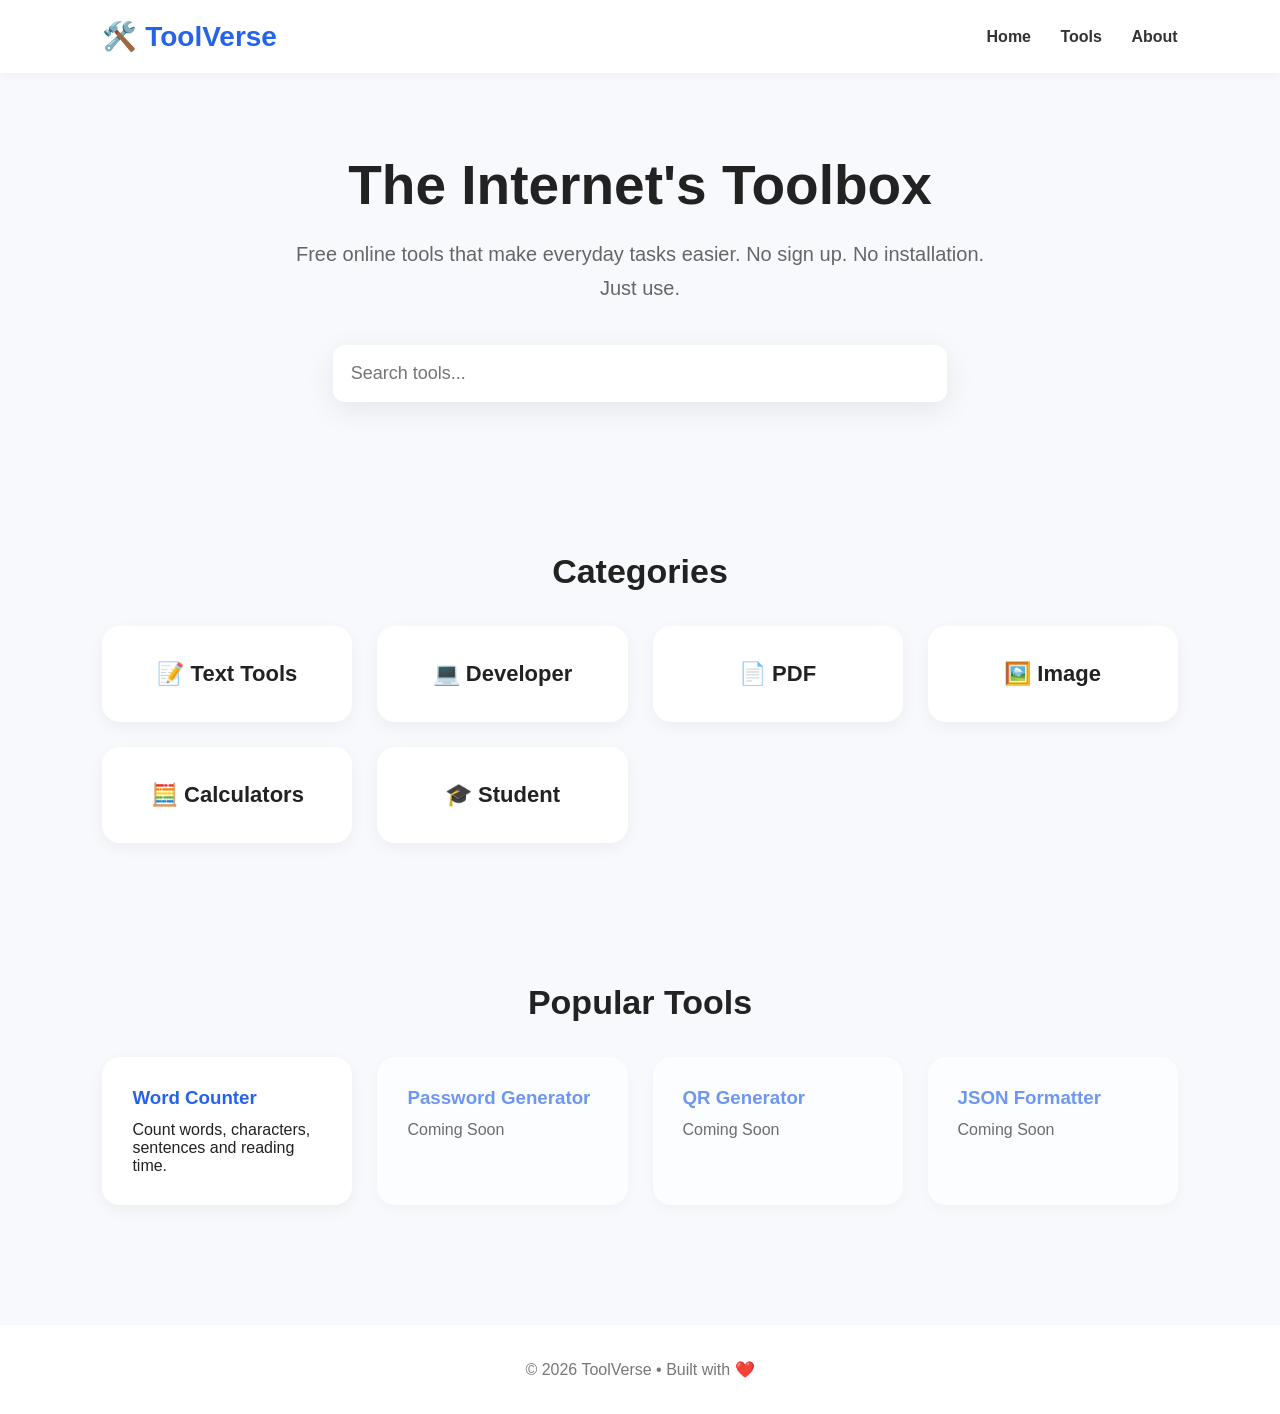
==== index.html @ 17a7cc1b "Initial ToolVerse landing page" ====
<!DOCTYPE html>
<html lang="en">
<head>
    <meta charset="UTF-8">
    <meta name="viewport" content="width=device-width, initial-scale=1.0">

    <title>ToolVerse | The Internet's Toolbox</title>

    <meta name="description" content="Free online tools for everyone. Fast, simple and privacy-friendly.">

    <link rel="stylesheet" href="style.css">
</head>

<body>

<header class="navbar">
    <div class="logo">
        🛠️ ToolVerse
    </div>

    <nav>
        <a href="#">Home</a>
        <a href="#">Tools</a>
        <a href="#">About</a>
    </nav>
</header>

<section class="hero">

    <h1>The Internet's Toolbox</h1>

    <p>
        Free online tools that make everyday tasks easier.
        No sign up. No installation. Just use.
    </p>

    <input
        type="text"
        id="searchBox"
        placeholder="Search tools..."
    >

</section>

<section class="categories">

<h2>Categories</h2>

<div class="grid">

<div class="card">📝 Text Tools</div>

<div class="card">💻 Developer</div>

<div class="card">📄 PDF</div>

<div class="card">🖼️ Image</div>

<div class="card">🧮 Calculators</div>

<div class="card">🎓 Student</div>

</div>

</section>

<section class="popular">

<h2>Popular Tools</h2>

<div class="grid">

<a href="tools/word-counter/index.html" class="tool-card">

<h3>Word Counter</h3>

<p>Count words, characters, sentences and reading time.</p>

</a>

<div class="tool-card coming">

<h3>Password Generator</h3>

<p>Coming Soon</p>

</div>

<div class="tool-card coming">

<h3>QR Generator</h3>

<p>Coming Soon</p>

</div>

<div class="tool-card coming">

<h3>JSON Formatter</h3>

<p>Coming Soon</p>

</div>

</div>

</section>

<footer>

<p>

© 2026 ToolVerse • Built with ❤️

</p>

</footer>

<script src="script.js"></script>

</body>
</html>
---- style.css ----
*{
    margin:0;
    padding:0;
    box-sizing:border-box;
    font-family:Inter,Segoe UI,sans-serif;
}

body{
    background:#f7f9fc;
    color:#222;
}

.navbar{
    display:flex;
    justify-content:space-between;
    align-items:center;
    padding:20px 8%;
    background:white;
    box-shadow:0 2px 10px rgba(0,0,0,.05);
    position:sticky;
    top:0;
}

.logo{
    font-size:28px;
    font-weight:700;
    color:#2563eb;
}

nav a{
    text-decoration:none;
    color:#333;
    margin-left:25px;
    font-weight:600;
}

.hero{
    padding:80px 10%;
    text-align:center;
}

.hero h1{
    font-size:55px;
    margin-bottom:20px;
}

.hero p{
    max-width:700px;
    margin:auto;
    color:#666;
    font-size:20px;
    line-height:1.7;
}

#searchBox{
    width:60%;
    max-width:700px;
    margin-top:40px;
    padding:18px;
    border:none;
    border-radius:12px;
    font-size:18px;
    box-shadow:0 8px 30px rgba(0,0,0,.08);
}

.categories,
.popular{
    padding:70px 8%;
}

.categories h2,
.popular h2{
    text-align:center;
    margin-bottom:35px;
    font-size:34px;
}

.grid{
    display:grid;
    grid-template-columns:repeat(auto-fit,minmax(230px,1fr));
    gap:25px;
}

.card{
    background:white;
    padding:35px;
    border-radius:18px;
    text-align:center;
    font-size:22px;
    font-weight:600;
    transition:.3s;
    cursor:pointer;
    box-shadow:0 5px 15px rgba(0,0,0,.05);
}

.card:hover{
    transform:translateY(-8px);
}

.tool-card{
    background:white;
    border-radius:18px;
    padding:30px;
    text-decoration:none;
    color:#222;
    transition:.3s;
    box-shadow:0 5px 15px rgba(0,0,0,.05);
}

.tool-card:hover{
    transform:translateY(-8px);
}

.tool-card h3{
    margin-bottom:12px;
    color:#2563eb;
}

.coming{
    opacity:.65;
}

footer{
    padding:35px;
    text-align:center;
    color:#777;
    background:white;
    margin-top:50px;
}
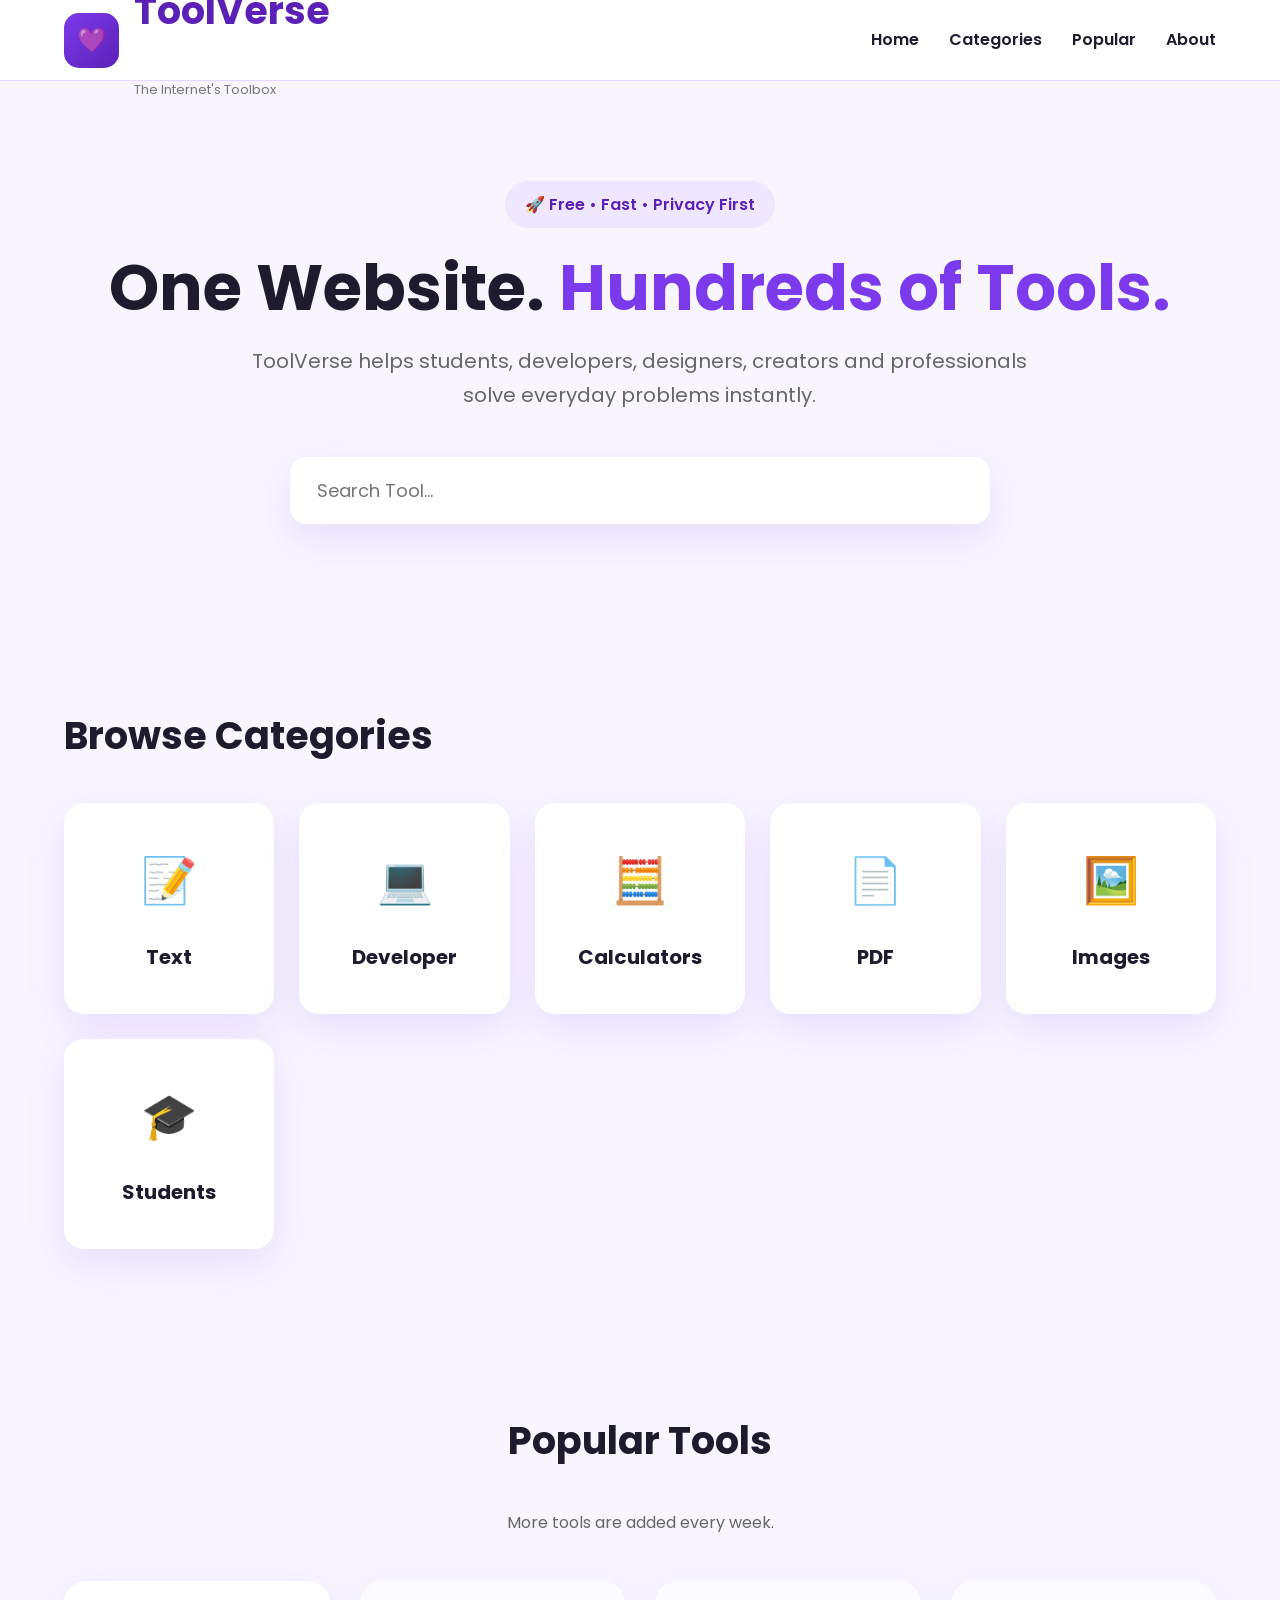
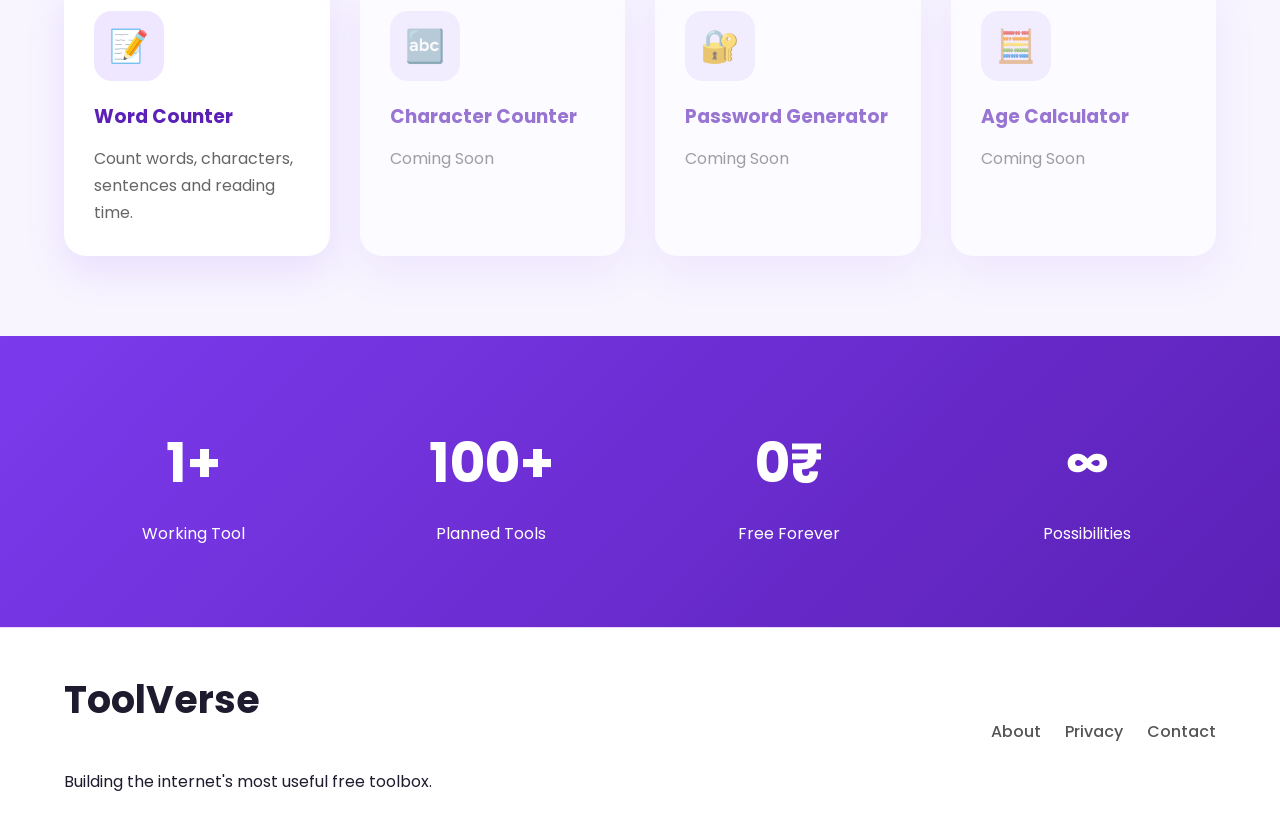
==== commit df08a7ed: "ToolVerse v2 - Violet landing page redesign" ====
--- a/index.html
+++ b/index.html
@@ -1,122 +1,308 @@
 <!DOCTYPE html>
 <html lang="en">
+
 <head>
     <meta charset="UTF-8">
     <meta name="viewport" content="width=device-width, initial-scale=1.0">
 
     <title>ToolVerse | The Internet's Toolbox</title>
 
-    <meta name="description" content="Free online tools for everyone. Fast, simple and privacy-friendly.">
+    <meta name="description"
+        content="ToolVerse is a free collection of online tools for students, developers, creators and everyone.">
+
+    <meta name="keywords"
+        content="toolverse, online tools, word counter, calculator, developer tools, pdf tools">
+
+    <meta name="author" content="ToolVerse">
+
+    <link rel="preconnect" href="https://fonts.googleapis.com">
+    <link rel="preconnect" href="https://fonts.gstatic.com" crossorigin>
+
+    <link
+        href="https://fonts.googleapis.com/css2?family=Poppins:wght@300;400;500;600;700;800&display=swap"
+        rel="stylesheet">
 
     <link rel="stylesheet" href="style.css">
 </head>
 
 <body>
 
-<header class="navbar">
-    <div class="logo">
-        🛠️ ToolVerse
-    </div>
-
-    <nav>
-        <a href="#">Home</a>
-        <a href="#">Tools</a>
-        <a href="#">About</a>
-    </nav>
-</header>
-
-<section class="hero">
-
-    <h1>The Internet's Toolbox</h1>
-
-    <p>
-        Free online tools that make everyday tasks easier.
-        No sign up. No installation. Just use.
-    </p>
-
-    <input
-        type="text"
-        id="searchBox"
-        placeholder="Search tools..."
-    >
-
-</section>
-
-<section class="categories">
-
-<h2>Categories</h2>
-
-<div class="grid">
-
-<div class="card">📝 Text Tools</div>
-
-<div class="card">💻 Developer</div>
-
-<div class="card">📄 PDF</div>
-
-<div class="card">🖼️ Image</div>
-
-<div class="card">🧮 Calculators</div>
-
-<div class="card">🎓 Student</div>
-
-</div>
-
-</section>
-
-<section class="popular">
-
-<h2>Popular Tools</h2>
-
-<div class="grid">
-
-<a href="tools/word-counter/index.html" class="tool-card">
-
-<h3>Word Counter</h3>
-
-<p>Count words, characters, sentences and reading time.</p>
-
-</a>
-
-<div class="tool-card coming">
-
-<h3>Password Generator</h3>
-
-<p>Coming Soon</p>
-
-</div>
-
-<div class="tool-card coming">
-
-<h3>QR Generator</h3>
-
-<p>Coming Soon</p>
-
-</div>
-
-<div class="tool-card coming">
-
-<h3>JSON Formatter</h3>
-
-<p>Coming Soon</p>
-
-</div>
-
-</div>
-
-</section>
-
-<footer>
-
-<p>
-
-© 2026 ToolVerse • Built with ❤️
-
-</p>
-
-</footer>
-
-<script src="script.js"></script>
+    <header>
+
+        <div class="container nav">
+
+            <div class="logo">
+
+                <span class="logo-icon">💜</span>
+
+                <div>
+
+                    <h2>ToolVerse</h2>
+
+                    <p>The Internet's Toolbox</p>
+
+                </div>
+
+            </div>
+
+            <nav>
+
+                <a href="#">Home</a>
+
+                <a href="#">Categories</a>
+
+                <a href="#">Popular</a>
+
+                <a href="#">About</a>
+
+            </nav>
+
+        </div>
+
+    </header>
+
+    <section class="hero">
+
+        <div class="container">
+
+            <span class="badge">
+                🚀 Free • Fast • Privacy First
+            </span>
+
+            <h1>
+
+                One Website.
+
+                <span>Hundreds of Tools.</span>
+
+            </h1>
+
+            <p>
+
+                ToolVerse helps students, developers, designers, creators and
+                professionals solve everyday problems instantly.
+
+            </p>
+
+            <input type="text" id="searchBox" placeholder="Search Tool...">
+
+        </div>
+
+    </section>
+
+    <section class="categories">
+
+        <div class="container">
+
+            <h2>Browse Categories</h2>
+
+            <div class="category-grid">
+
+                <div class="category">
+                    📝
+                    <h3>Text</h3>
+                </div>
+
+                <div class="category">
+                    💻
+                    <h3>Developer</h3>
+                </div>
+
+                <div class="category">
+                    🧮
+                    <h3>Calculators</h3>
+                </div>
+
+                <div class="category">
+                    📄
+                    <h3>PDF</h3>
+                </div>
+
+                <div class="category">
+                    🖼️
+                    <h3>Images</h3>
+                </div>
+
+                <div class="category">
+                    🎓
+                    <h3>Students</h3>
+                </div>
+
+            </div>
+
+        </div>
+
+    </section>
+
+    <section class="popular">
+
+        <div class="container">
+
+            <div class="title">
+
+                <h2>Popular Tools</h2>
+
+                <p>More tools are added every week.</p>
+
+            </div>
+
+            <div class="tool-grid">
+
+                <a class="tool-card"
+                    href="tools/word-counter/index.html">
+
+                    <div class="tool-icon">
+                        📝
+                    </div>
+
+                    <h3>Word Counter</h3>
+
+                    <p>
+
+                        Count words, characters, sentences and reading time.
+
+                    </p>
+
+                </a>
+
+                <div class="tool-card coming">
+
+                    <div class="tool-icon">
+                        🔤
+                    </div>
+
+                    <h3>Character Counter</h3>
+
+                    <p>
+
+                        Coming Soon
+
+                    </p>
+
+                </div>
+
+                <div class="tool-card coming">
+
+                    <div class="tool-icon">
+                        🔐
+                    </div>
+
+                    <h3>Password Generator</h3>
+
+                    <p>
+
+                        Coming Soon
+
+                    </p>
+
+                </div>
+
+                <div class="tool-card coming">
+
+                    <div class="tool-icon">
+                        🧮
+                    </div>
+
+                    <h3>Age Calculator</h3>
+
+                    <p>
+
+                        Coming Soon
+
+                    </p>
+
+                </div>
+
+            </div>
+
+        </div>
+
+    </section>
+
+    <section class="stats">
+
+        <div class="container stats-grid">
+
+            <div>
+
+                <h2>1+</h2>
+
+                <p>Working Tool</p>
+
+            </div>
+
+            <div>
+
+                <h2>100+</h2>
+
+                <p>Planned Tools</p>
+
+            </div>
+
+            <div>
+
+                <h2>0₹</h2>
+
+                <p>Free Forever</p>
+
+            </div>
+
+            <div>
+
+                <h2>∞</h2>
+
+                <p>Possibilities</p>
+
+            </div>
+
+        </div>
+
+    </section>
+
+    <footer>
+
+        <div class="container footer">
+
+            <div>
+
+                <h2>ToolVerse</h2>
+
+                <p>
+
+                    Building the internet's most useful free toolbox.
+
+                </p>
+
+            </div>
+
+            <div>
+
+                <a href="pages/about.html">
+
+                    About
+
+                </a>
+
+                <a href="pages/privacy.html">
+
+                    Privacy
+
+                </a>
+
+                <a href="pages/contact.html">
+
+                    Contact
+
+                </a>
+
+            </div>
+
+        </div>
+
+    </footer>
+
+    <script src="script.js"></script>
 
 </body>
+
 </html>
--- a/style.css
+++ b/style.css
@@ -1,129 +1,513 @@
+/* ===========================
+   ToolVerse v2
+   Violet Theme
+=========================== */
+
 *{
     margin:0;
     padding:0;
     box-sizing:border-box;
-    font-family:Inter,Segoe UI,sans-serif;
+    font-family:'Poppins',sans-serif;
+}
+
+:root{
+
+    --primary:#7C3AED;
+    --primary-dark:#5B21B6;
+    --primary-light:#A78BFA;
+
+    --background:#F8F5FF;
+
+    --card:#ffffff;
+
+    --text:#1F1B2E;
+
+    --border:#E9D5FF;
+
+    --shadow:0 15px 40px rgba(124,58,237,.12);
+
+}
+
+html{
+
+    scroll-behavior:smooth;
+
 }
 
 body{
-    background:#f7f9fc;
-    color:#222;
-}
-
-.navbar{
+
+    background:var(--background);
+
+    color:var(--text);
+
+    line-height:1.7;
+
+}
+
+/* Container */
+
+.container{
+
+    width:90%;
+
+    max-width:1200px;
+
+    margin:auto;
+
+}
+
+/* Header */
+
+header{
+
+    background:white;
+
+    position:sticky;
+
+    top:0;
+
+    z-index:1000;
+
+    border-bottom:1px solid var(--border);
+
+}
+
+.nav{
+
     display:flex;
+
     justify-content:space-between;
+
     align-items:center;
-    padding:20px 8%;
+
+    height:80px;
+
+}
+
+.logo{
+
+    display:flex;
+
+    align-items:center;
+
+    gap:15px;
+
+}
+
+.logo-icon{
+
+    width:55px;
+
+    height:55px;
+
+    display:flex;
+
+    justify-content:center;
+
+    align-items:center;
+
+    background:linear-gradient(135deg,var(--primary),var(--primary-dark));
+
+    border-radius:15px;
+
+    color:white;
+
+    font-size:24px;
+
+}
+
+.logo h2{
+
+    color:var(--primary-dark);
+
+}
+
+.logo p{
+
+    color:#777;
+
+    font-size:13px;
+
+}
+
+nav{
+
+    display:flex;
+
+    gap:30px;
+
+}
+
+nav a{
+
+    text-decoration:none;
+
+    color:var(--text);
+
+    font-weight:600;
+
+    transition:.3s;
+
+}
+
+nav a:hover{
+
+    color:var(--primary);
+
+}
+
+/* Hero */
+
+.hero{
+
+    padding:100px 0;
+
+    text-align:center;
+
+}
+
+.badge{
+
+    display:inline-block;
+
+    background:#EFE7FF;
+
+    color:var(--primary-dark);
+
+    padding:10px 20px;
+
+    border-radius:50px;
+
+    font-weight:600;
+
+    margin-bottom:25px;
+
+}
+
+.hero h1{
+
+    font-size:64px;
+
+    line-height:1.1;
+
+    margin-bottom:20px;
+
+}
+
+.hero h1 span{
+
+    color:var(--primary);
+
+}
+
+.hero p{
+
+    width:70%;
+
+    margin:auto;
+
+    font-size:20px;
+
+    color:#666;
+
+}
+
+#searchBox{
+
+    width:70%;
+
+    max-width:700px;
+
+    margin-top:45px;
+
+    padding:18px 25px;
+
+    border-radius:16px;
+
+    border:2px solid transparent;
+
+    outline:none;
+
+    font-size:18px;
+
+    box-shadow:var(--shadow);
+
+    transition:.3s;
+
+}
+
+#searchBox:focus{
+
+    border-color:var(--primary);
+
+}
+
+/* Sections */
+
+section{
+
+    padding:80px 0;
+
+}
+
+h2{
+
+    font-size:38px;
+
+    margin-bottom:35px;
+
+}
+
+/* Categories */
+
+.category-grid{
+
+    display:grid;
+
+    grid-template-columns:repeat(auto-fit,minmax(180px,1fr));
+
+    gap:25px;
+
+}
+
+.category{
+
     background:white;
-    box-shadow:0 2px 10px rgba(0,0,0,.05);
-    position:sticky;
-    top:0;
-}
-
-.logo{
-    font-size:28px;
-    font-weight:700;
-    color:#2563eb;
-}
-
-nav a{
+
+    border-radius:20px;
+
+    padding:40px;
+
+    text-align:center;
+
+    box-shadow:var(--shadow);
+
+    transition:.35s;
+
+    cursor:pointer;
+
+    font-size:45px;
+
+}
+
+.category h3{
+
+    margin-top:20px;
+
+    font-size:20px;
+
+}
+
+.category:hover{
+
+    transform:translateY(-10px);
+
+    background:linear-gradient(135deg,var(--primary),var(--primary-dark));
+
+    color:white;
+
+}
+
+/* Popular */
+
+.title{
+
+    text-align:center;
+
+    margin-bottom:45px;
+
+}
+
+.title p{
+
+    color:#666;
+
+}
+
+.tool-grid{
+
+    display:grid;
+
+    grid-template-columns:repeat(auto-fit,minmax(260px,1fr));
+
+    gap:30px;
+
+}
+
+.tool-card{
+
     text-decoration:none;
-    color:#333;
-    margin-left:25px;
-    font-weight:600;
-}
-
-.hero{
-    padding:80px 10%;
+
+    color:inherit;
+
+    background:white;
+
+    padding:30px;
+
+    border-radius:22px;
+
+    box-shadow:var(--shadow);
+
+    transition:.35s;
+
+}
+
+.tool-card:hover{
+
+    transform:translateY(-10px);
+
+}
+
+.tool-icon{
+
+    width:70px;
+
+    height:70px;
+
+    border-radius:18px;
+
+    background:#EFE7FF;
+
+    display:flex;
+
+    justify-content:center;
+
+    align-items:center;
+
+    font-size:32px;
+
+    margin-bottom:20px;
+
+}
+
+.tool-card h3{
+
+    margin-bottom:12px;
+
+    color:var(--primary-dark);
+
+}
+
+.tool-card p{
+
+    color:#666;
+
+}
+
+.coming{
+
+    opacity:.6;
+
+}
+
+/* Stats */
+
+.stats{
+
+    background:linear-gradient(135deg,var(--primary),var(--primary-dark));
+
+    color:white;
+
+}
+
+.stats-grid{
+
+    display:grid;
+
+    grid-template-columns:repeat(auto-fit,minmax(180px,1fr));
+
+    gap:40px;
+
     text-align:center;
-}
+
+}
+
+.stats-grid h2{
+
+    font-size:55px;
+
+    margin-bottom:10px;
+
+}
+
+/* Footer */
+
+footer{
+
+    background:white;
+
+    border-top:1px solid var(--border);
+
+}
+
+.footer{
+
+    display:flex;
+
+    justify-content:space-between;
+
+    align-items:center;
+
+    padding:40px 0;
+
+    flex-wrap:wrap;
+
+    gap:25px;
+
+}
+
+.footer a{
+
+    text-decoration:none;
+
+    color:#555;
+
+    margin-left:20px;
+
+    font-weight:500;
+
+}
+
+.footer a:hover{
+
+    color:var(--primary);
+
+}
+
+/* Responsive */
+
+@media(max-width:900px){
 
 .hero h1{
-    font-size:55px;
-    margin-bottom:20px;
+
+font-size:46px;
+
 }
 
 .hero p{
-    max-width:700px;
-    margin:auto;
-    color:#666;
-    font-size:20px;
-    line-height:1.7;
+
+width:100%;
+
 }
 
 #searchBox{
-    width:60%;
-    max-width:700px;
-    margin-top:40px;
-    padding:18px;
-    border:none;
-    border-radius:12px;
-    font-size:18px;
-    box-shadow:0 8px 30px rgba(0,0,0,.08);
-}
-
-.categories,
-.popular{
-    padding:70px 8%;
-}
-
-.categories h2,
-.popular h2{
-    text-align:center;
-    margin-bottom:35px;
-    font-size:34px;
-}
-
-.grid{
-    display:grid;
-    grid-template-columns:repeat(auto-fit,minmax(230px,1fr));
-    gap:25px;
-}
-
-.card{
-    background:white;
-    padding:35px;
-    border-radius:18px;
-    text-align:center;
-    font-size:22px;
-    font-weight:600;
-    transition:.3s;
-    cursor:pointer;
-    box-shadow:0 5px 15px rgba(0,0,0,.05);
-}
-
-.card:hover{
-    transform:translateY(-8px);
-}
-
-.tool-card{
-    background:white;
-    border-radius:18px;
-    padding:30px;
-    text-decoration:none;
-    color:#222;
-    transition:.3s;
-    box-shadow:0 5px 15px rgba(0,0,0,.05);
-}
-
-.tool-card:hover{
-    transform:translateY(-8px);
-}
-
-.tool-card h3{
-    margin-bottom:12px;
-    color:#2563eb;
-}
-
-.coming{
-    opacity:.65;
-}
-
-footer{
-    padding:35px;
-    text-align:center;
-    color:#777;
-    background:white;
-    margin-top:50px;
+
+width:100%;
+
+}
+
+nav{
+
+display:none;
+
+}
+
+.footer{
+
+text-align:center;
+
+justify-content:center;
+
+}
+
 }
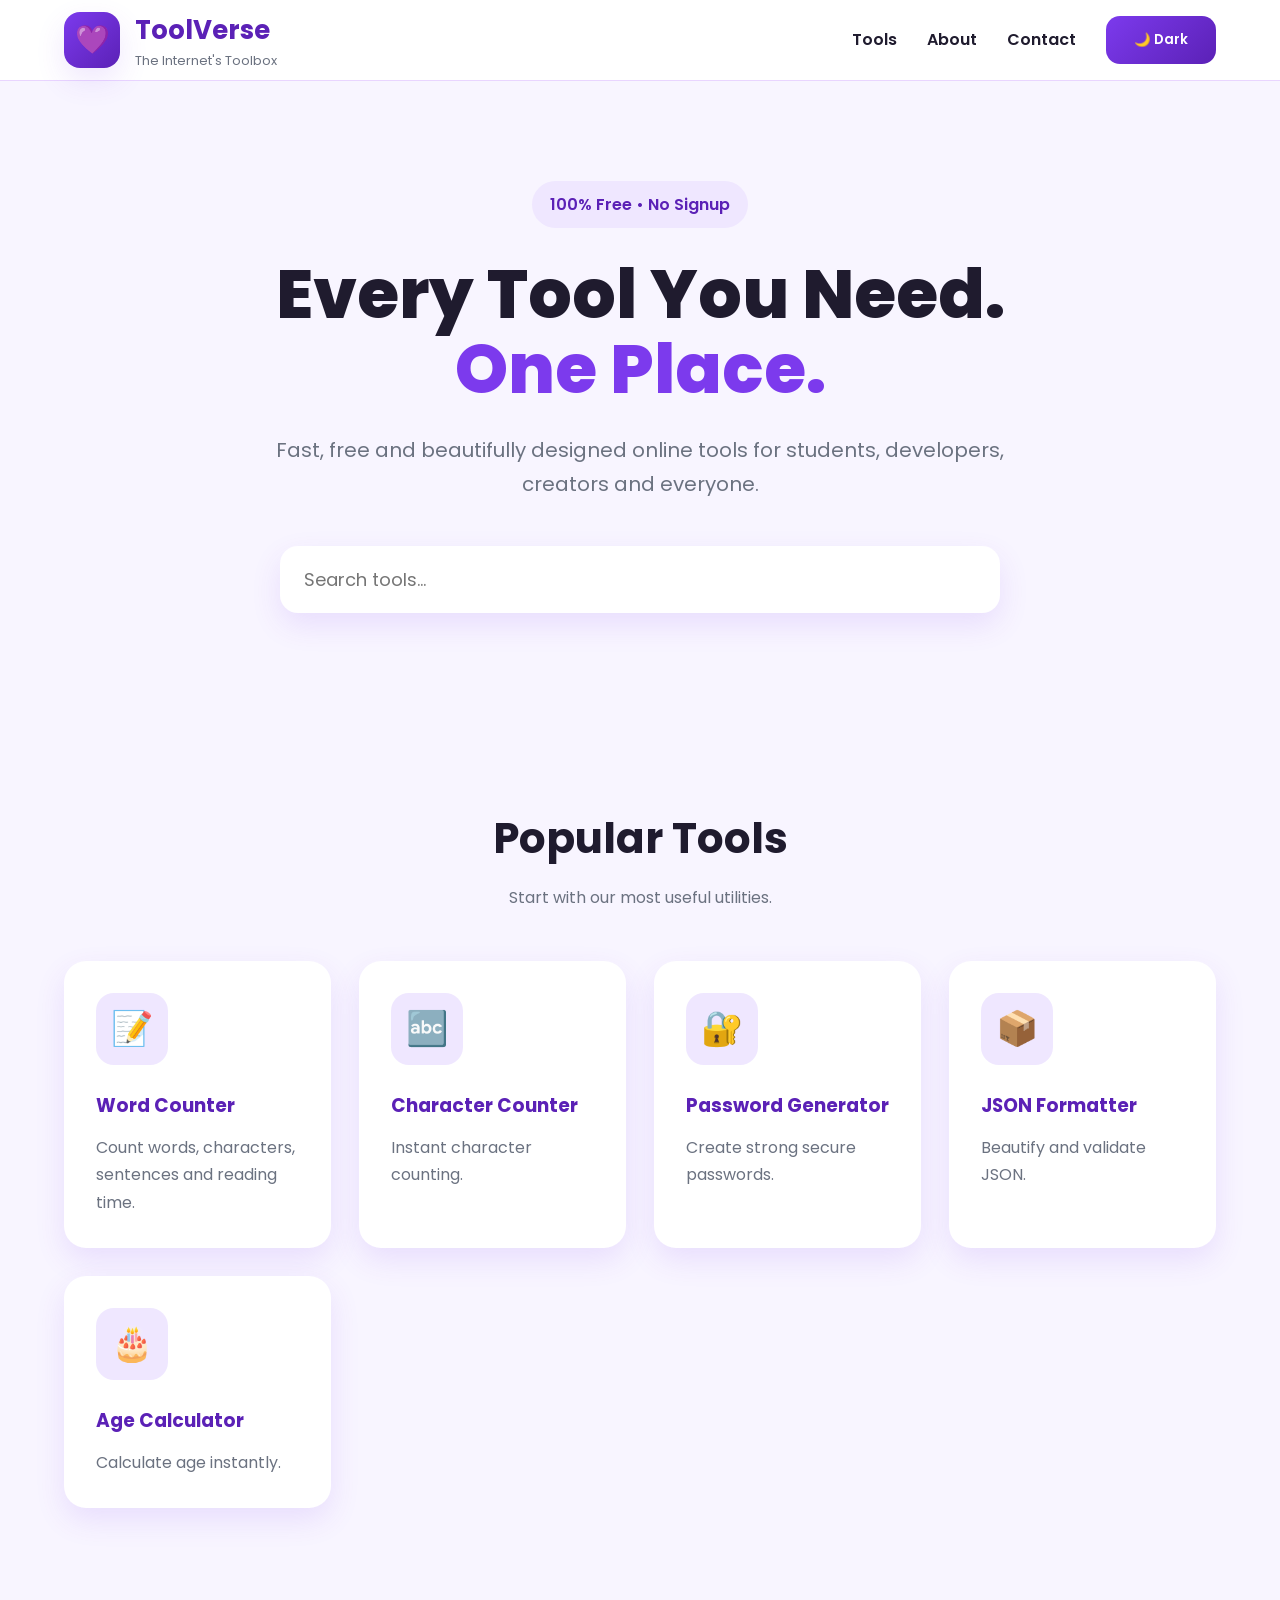
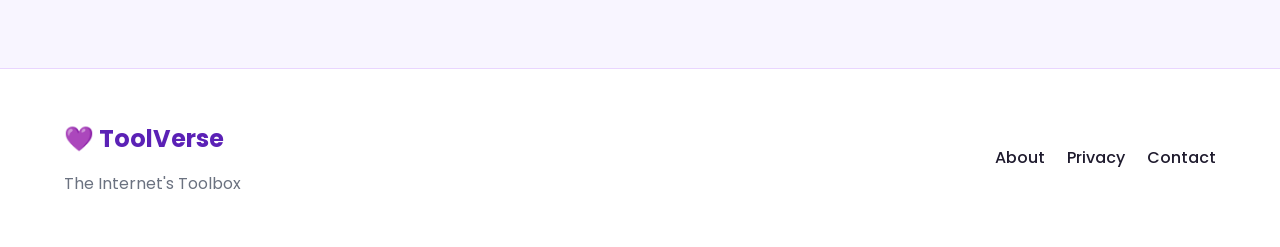
==== commit 0cc128d1: "ToolVerse v3 project structure and shared assets" ====
--- a/index.html
+++ b/index.html
@@ -1,308 +1,108 @@
 <!DOCTYPE html>
 <html lang="en">
-
 <head>
-    <meta charset="UTF-8">
-    <meta name="viewport" content="width=device-width, initial-scale=1.0">
-
-    <title>ToolVerse | The Internet's Toolbox</title>
-
-    <meta name="description"
-        content="ToolVerse is a free collection of online tools for students, developers, creators and everyone.">
-
-    <meta name="keywords"
-        content="toolverse, online tools, word counter, calculator, developer tools, pdf tools">
-
-    <meta name="author" content="ToolVerse">
-
-    <link rel="preconnect" href="https://fonts.googleapis.com">
-    <link rel="preconnect" href="https://fonts.gstatic.com" crossorigin>
-
-    <link
-        href="https://fonts.googleapis.com/css2?family=Poppins:wght@300;400;500;600;700;800&display=swap"
-        rel="stylesheet">
-
-    <link rel="stylesheet" href="style.css">
+<meta charset="UTF-8">
+<meta name="viewport" content="width=device-width, initial-scale=1.0">
+<title>ToolVerse - The Internet's Toolbox</title>
+<link rel="preconnect" href="https://fonts.googleapis.com">
+<link rel="preconnect" href="https://fonts.gstatic.com" crossorigin>
+<link href="https://fonts.googleapis.com/css2?family=Poppins:wght@300;400;500;600;700;800&display=swap" rel="stylesheet">
+<link rel="stylesheet" href="assets/css/main.css">
+<link rel="stylesheet" href="assets/css/dark.css">
 </head>
-
 <body>
 
-    <header>
+<header>
+<div class="container nav">
+<a class="logo" href="#">
+<div class="logo-box">💜</div>
+<div>
+<h2>ToolVerse</h2>
+<p>The Internet's Toolbox</p>
+</div>
+</a>
 
-        <div class="container nav">
+<nav>
+<a href="#tools">Tools</a>
+<a href="pages/about.html">About</a>
+<a href="pages/contact.html">Contact</a>
+<button id="themeToggle" class="btn">🌙 Dark</button>
+</nav>
+</div>
+</header>
 
-            <div class="logo">
+<section class="hero">
+<div class="container">
+<div class="badge">100% Free • No Signup</div>
+<h1>Every Tool You Need.<br><span>One Place.</span></h1>
+<p>Fast, free and beautifully designed online tools for students, developers, creators and everyone.</p>
 
-                <span class="logo-icon">💜</span>
+<div class="hero-search" style="position:relative;">
+<input id="searchBox" type="text" placeholder="Search tools...">
+<div id="searchResults" style="display:none;position:absolute;top:75px;width:100%;background:#fff;border-radius:16px;box-shadow:0 15px 40px rgba(0,0,0,.12);overflow:hidden;z-index:999;"></div>
+</div>
+</div>
+</section>
 
-                <div>
+<section id="tools">
+<div class="container">
+<div class="section-title">
+<h2>Popular Tools</h2>
+<p>Start with our most useful utilities.</p>
+</div>
 
-                    <h2>ToolVerse</h2>
+<div class="grid grid-3">
 
-                    <p>The Internet's Toolbox</p>
+<a class="tool card" href="tools/word-counter/">
+<div class="card-icon">📝</div>
+<h3>Word Counter</h3>
+<p>Count words, characters, sentences and reading time.</p>
+</a>
 
-                </div>
+<a class="tool card" href="tools/character-counter/">
+<div class="card-icon">🔤</div>
+<h3>Character Counter</h3>
+<p>Instant character counting.</p>
+</a>
 
-            </div>
+<a class="tool card" href="tools/password-generator/">
+<div class="card-icon">🔐</div>
+<h3>Password Generator</h3>
+<p>Create strong secure passwords.</p>
+</a>
 
-            <nav>
+<a class="tool card" href="tools/json-formatter/">
+<div class="card-icon">📦</div>
+<h3>JSON Formatter</h3>
+<p>Beautify and validate JSON.</p>
+</a>
 
-                <a href="#">Home</a>
+<a class="tool card" href="tools/age-calculator/">
+<div class="card-icon">🎂</div>
+<h3>Age Calculator</h3>
+<p>Calculate age instantly.</p>
+</a>
 
-                <a href="#">Categories</a>
+</div>
+</div>
+</section>
 
-                <a href="#">Popular</a>
+<footer>
+<div class="container footer">
+<div>
+<h2>💜 ToolVerse</h2>
+<p>The Internet's Toolbox</p>
+</div>
+<div class="footer-links">
+<a href="pages/about.html">About</a>
+<a href="pages/privacy.html">Privacy</a>
+<a href="pages/contact.html">Contact</a>
+</div>
+</div>
+</footer>
 
-                <a href="#">About</a>
-
-            </nav>
-
-        </div>
-
-    </header>
-
-    <section class="hero">
-
-        <div class="container">
-
-            <span class="badge">
-                🚀 Free • Fast • Privacy First
-            </span>
-
-            <h1>
-
-                One Website.
-
-                <span>Hundreds of Tools.</span>
-
-            </h1>
-
-            <p>
-
-                ToolVerse helps students, developers, designers, creators and
-                professionals solve everyday problems instantly.
-
-            </p>
-
-            <input type="text" id="searchBox" placeholder="Search Tool...">
-
-        </div>
-
-    </section>
-
-    <section class="categories">
-
-        <div class="container">
-
-            <h2>Browse Categories</h2>
-
-            <div class="category-grid">
-
-                <div class="category">
-                    📝
-                    <h3>Text</h3>
-                </div>
-
-                <div class="category">
-                    💻
-                    <h3>Developer</h3>
-                </div>
-
-                <div class="category">
-                    🧮
-                    <h3>Calculators</h3>
-                </div>
-
-                <div class="category">
-                    📄
-                    <h3>PDF</h3>
-                </div>
-
-                <div class="category">
-                    🖼️
-                    <h3>Images</h3>
-                </div>
-
-                <div class="category">
-                    🎓
-                    <h3>Students</h3>
-                </div>
-
-            </div>
-
-        </div>
-
-    </section>
-
-    <section class="popular">
-
-        <div class="container">
-
-            <div class="title">
-
-                <h2>Popular Tools</h2>
-
-                <p>More tools are added every week.</p>
-
-            </div>
-
-            <div class="tool-grid">
-
-                <a class="tool-card"
-                    href="tools/word-counter/index.html">
-
-                    <div class="tool-icon">
-                        📝
-                    </div>
-
-                    <h3>Word Counter</h3>
-
-                    <p>
-
-                        Count words, characters, sentences and reading time.
-
-                    </p>
-
-                </a>
-
-                <div class="tool-card coming">
-
-                    <div class="tool-icon">
-                        🔤
-                    </div>
-
-                    <h3>Character Counter</h3>
-
-                    <p>
-
-                        Coming Soon
-
-                    </p>
-
-                </div>
-
-                <div class="tool-card coming">
-
-                    <div class="tool-icon">
-                        🔐
-                    </div>
-
-                    <h3>Password Generator</h3>
-
-                    <p>
-
-                        Coming Soon
-
-                    </p>
-
-                </div>
-
-                <div class="tool-card coming">
-
-                    <div class="tool-icon">
-                        🧮
-                    </div>
-
-                    <h3>Age Calculator</h3>
-
-                    <p>
-
-                        Coming Soon
-
-                    </p>
-
-                </div>
-
-            </div>
-
-        </div>
-
-    </section>
-
-    <section class="stats">
-
-        <div class="container stats-grid">
-
-            <div>
-
-                <h2>1+</h2>
-
-                <p>Working Tool</p>
-
-            </div>
-
-            <div>
-
-                <h2>100+</h2>
-
-                <p>Planned Tools</p>
-
-            </div>
-
-            <div>
-
-                <h2>0₹</h2>
-
-                <p>Free Forever</p>
-
-            </div>
-
-            <div>
-
-                <h2>∞</h2>
-
-                <p>Possibilities</p>
-
-            </div>
-
-        </div>
-
-    </section>
-
-    <footer>
-
-        <div class="container footer">
-
-            <div>
-
-                <h2>ToolVerse</h2>
-
-                <p>
-
-                    Building the internet's most useful free toolbox.
-
-                </p>
-
-            </div>
-
-            <div>
-
-                <a href="pages/about.html">
-
-                    About
-
-                </a>
-
-                <a href="pages/privacy.html">
-
-                    Privacy
-
-                </a>
-
-                <a href="pages/contact.html">
-
-                    Contact
-
-                </a>
-
-            </div>
-
-        </div>
-
-    </footer>
-
-    <script src="script.js"></script>
-
+<script src="assets/js/app.js"></script>
+<script src="assets/js/theme.js"></script>
+<script src="assets/js/search.js"></script>
 </body>
-
-</html>+</html>
--- a/assets/css/main.css
+++ b/assets/css/main.css
@@ -0,0 +1,804 @@
+/* ==========================================================
+   ToolVerse v3
+   assets/css/main.css
+========================================================== */
+
+@import url('https://fonts.googleapis.com/css2?family=Poppins:wght@300;400;500;600;700;800&display=swap');
+
+:root{
+
+--primary:#7C3AED;
+--primary-dark:#5B21B6;
+--primary-light:#A78BFA;
+
+--accent:#C084FC;
+
+--bg:#F8F5FF;
+
+--card:#ffffff;
+
+--text:#1F1B2E;
+
+--text-light:#6B7280;
+
+--border:#E9D5FF;
+
+--success:#10B981;
+--warning:#F59E0B;
+--danger:#EF4444;
+
+--radius:18px;
+
+--shadow-sm:0 4px 12px rgba(124,58,237,.08);
+--shadow:0 12px 30px rgba(124,58,237,.12);
+--shadow-lg:0 20px 50px rgba(124,58,237,.18);
+
+--transition:.3s ease;
+
+}
+
+*{
+margin:0;
+padding:0;
+box-sizing:border-box;
+font-family:'Poppins',sans-serif;
+}
+
+html{
+
+scroll-behavior:smooth;
+
+}
+
+body{
+
+background:var(--bg);
+
+color:var(--text);
+
+line-height:1.7;
+
+overflow-x:hidden;
+
+}
+
+/* Scrollbar */
+
+::-webkit-scrollbar{
+
+width:10px;
+
+}
+
+::-webkit-scrollbar-thumb{
+
+background:var(--primary);
+
+border-radius:50px;
+
+}
+
+::-webkit-scrollbar-track{
+
+background:#eee;
+
+}
+
+/* Container */
+
+.container{
+
+width:90%;
+
+max-width:1250px;
+
+margin:auto;
+
+}
+
+/* Header */
+
+header{
+
+position:sticky;
+
+top:0;
+
+z-index:999;
+
+background:rgba(255,255,255,.95);
+
+backdrop-filter:blur(10px);
+
+border-bottom:1px solid var(--border);
+
+}
+
+.nav{
+
+height:80px;
+
+display:flex;
+
+justify-content:space-between;
+
+align-items:center;
+
+}
+
+.logo{
+
+display:flex;
+
+align-items:center;
+
+gap:15px;
+
+text-decoration:none;
+
+color:inherit;
+
+}
+
+.logo-box{
+
+width:56px;
+
+height:56px;
+
+border-radius:16px;
+
+display:flex;
+
+justify-content:center;
+
+align-items:center;
+
+font-size:28px;
+
+color:white;
+
+background:linear-gradient(
+135deg,
+var(--primary),
+var(--primary-dark)
+);
+
+box-shadow:var(--shadow);
+
+}
+
+.logo h2{
+
+font-size:26px;
+
+color:var(--primary-dark);
+
+}
+
+.logo p{
+
+font-size:13px;
+
+color:var(--text-light);
+
+margin-top:-3px;
+
+}
+
+nav{
+
+display:flex;
+
+align-items:center;
+
+gap:30px;
+
+}
+
+nav a{
+
+text-decoration:none;
+
+color:var(--text);
+
+font-weight:600;
+
+transition:var(--transition);
+
+position:relative;
+
+}
+
+nav a::after{
+
+content:"";
+
+position:absolute;
+
+bottom:-8px;
+
+left:0;
+
+width:0;
+
+height:3px;
+
+background:var(--primary);
+
+transition:.3s;
+
+border-radius:20px;
+
+}
+
+nav a:hover::after{
+
+width:100%;
+
+}
+
+nav a:hover{
+
+color:var(--primary);
+
+}
+
+/* Buttons */
+
+.btn{
+
+display:inline-flex;
+
+align-items:center;
+
+justify-content:center;
+
+padding:14px 28px;
+
+border-radius:14px;
+
+background:linear-gradient(
+135deg,
+var(--primary),
+var(--primary-dark)
+);
+
+color:white;
+
+font-weight:600;
+
+text-decoration:none;
+
+border:none;
+
+cursor:pointer;
+
+transition:var(--transition);
+
+}
+
+.btn:hover{
+
+transform:translateY(-3px);
+
+box-shadow:var(--shadow-lg);
+
+}
+
+.btn-outline{
+
+background:white;
+
+color:var(--primary);
+
+border:2px solid var(--primary);
+
+}
+
+.btn-outline:hover{
+
+background:var(--primary);
+
+color:white;
+
+}
+
+/* Hero */
+
+.hero{
+
+padding:100px 0;
+
+text-align:center;
+
+}
+
+.badge{
+
+display:inline-block;
+
+padding:10px 18px;
+
+background:#EFE7FF;
+
+color:var(--primary-dark);
+
+border-radius:100px;
+
+font-weight:600;
+
+margin-bottom:30px;
+
+}
+
+.hero h1{
+
+font-size:68px;
+
+line-height:1.1;
+
+margin-bottom:25px;
+
+font-weight:800;
+
+}
+
+.hero span{
+
+color:var(--primary);
+
+}
+
+.hero p{
+
+max-width:760px;
+
+margin:auto;
+
+font-size:20px;
+
+color:var(--text-light);
+
+}
+
+.hero-search{
+
+margin-top:45px;
+
+display:flex;
+
+justify-content:center;
+
+}
+
+.hero-search input{
+
+width:720px;
+
+max-width:100%;
+
+padding:20px 24px;
+
+border:none;
+
+outline:none;
+
+border-radius:18px;
+
+font-size:18px;
+
+background:white;
+
+box-shadow:var(--shadow);
+
+transition:.3s;
+
+}
+
+.hero-search input:focus{
+
+box-shadow:0 0 0 4px rgba(124,58,237,.15);
+
+}
+
+/* Section */
+
+section{
+
+padding:90px 0;
+
+}
+
+.section-title{
+
+text-align:center;
+
+margin-bottom:50px;
+
+}
+
+.section-title h2{
+
+font-size:42px;
+
+margin-bottom:10px;
+
+}
+
+.section-title p{
+
+color:var(--text-light);
+
+}
+
+/* Cards */
+
+.grid{
+
+display:grid;
+
+gap:28px;
+
+}
+
+.grid-2{
+
+grid-template-columns:repeat(2,1fr);
+
+}
+
+.grid-3{
+
+grid-template-columns:repeat(auto-fit,minmax(260px,1fr));
+
+}
+
+.grid-4{
+
+grid-template-columns:repeat(auto-fit,minmax(220px,1fr));
+
+}
+
+.card{
+
+background:white;
+
+border-radius:22px;
+
+padding:32px;
+
+box-shadow:var(--shadow);
+
+transition:var(--transition);
+
+}
+
+.card:hover{
+
+transform:translateY(-10px);
+
+box-shadow:var(--shadow-lg);
+
+}
+
+.card-icon{
+
+width:72px;
+
+height:72px;
+
+border-radius:18px;
+
+display:flex;
+
+justify-content:center;
+
+align-items:center;
+
+font-size:34px;
+
+background:#EFE7FF;
+
+margin-bottom:25px;
+
+}
+
+.card h3{
+
+margin-bottom:12px;
+
+color:var(--primary-dark);
+
+}
+
+.card p{
+
+color:var(--text-light);
+
+}
+
+/* Categories */
+
+.category{
+
+text-align:center;
+
+cursor:pointer;
+
+}
+
+.category:hover{
+
+background:linear-gradient(
+135deg,
+var(--primary),
+var(--primary-dark)
+);
+
+color:white;
+
+}
+
+.category:hover .card-icon{
+
+background:white;
+
+}
+
+/* Tool Card */
+
+.tool{
+
+text-decoration:none;
+
+color:inherit;
+
+display:block;
+
+}
+
+/* Stats */
+
+.stats{
+
+background:linear-gradient(
+135deg,
+var(--primary),
+var(--primary-dark)
+);
+
+color:white;
+
+}
+
+.stats-grid{
+
+display:grid;
+
+grid-template-columns:repeat(auto-fit,minmax(220px,1fr));
+
+gap:30px;
+
+text-align:center;
+
+}
+
+.stats-grid h2{
+
+font-size:60px;
+
+margin-bottom:10px;
+
+}
+
+.stats-grid p{
+
+font-size:18px;
+
+}
+
+/* Footer */
+
+footer{
+
+background:white;
+
+border-top:1px solid var(--border);
+
+margin-top:70px;
+
+}
+
+.footer{
+
+padding:50px 0;
+
+display:flex;
+
+justify-content:space-between;
+
+align-items:center;
+
+flex-wrap:wrap;
+
+gap:30px;
+
+}
+
+.footer h2{
+
+color:var(--primary-dark);
+
+margin-bottom:10px;
+
+}
+
+.footer p{
+
+color:var(--text-light);
+
+}
+
+.footer-links{
+
+display:flex;
+
+gap:22px;
+
+flex-wrap:wrap;
+
+}
+
+.footer-links a{
+
+text-decoration:none;
+
+color:var(--text);
+
+font-weight:500;
+
+}
+
+.footer-links a:hover{
+
+color:var(--primary);
+
+}
+
+/* Utility */
+
+.text-center{
+
+text-align:center;
+
+}
+
+.mt-1{margin-top:10px;}
+.mt-2{margin-top:20px;}
+.mt-3{margin-top:30px;}
+.mt-4{margin-top:40px;}
+.mt-5{margin-top:50px;}
+
+.mb-1{margin-bottom:10px;}
+.mb-2{margin-bottom:20px;}
+.mb-3{margin-bottom:30px;}
+.mb-4{margin-bottom:40px;}
+.mb-5{margin-bottom:50px;}
+
+.hidden{
+
+display:none;
+
+}
+
+/* Responsive */
+
+@media(max-width:1000px){
+
+.hero h1{
+
+font-size:52px;
+
+}
+
+.grid-2{
+
+grid-template-columns:1fr;
+
+}
+
+}
+
+@media(max-width:768px){
+
+nav{
+
+display:none;
+
+}
+
+.hero{
+
+padding:70px 0;
+
+}
+
+.hero h1{
+
+font-size:40px;
+
+}
+
+.hero p{
+
+font-size:17px;
+
+}
+
+.section-title h2{
+
+font-size:34px;
+
+}
+
+.footer{
+
+justify-content:center;
+
+text-align:center;
+
+}
+
+.footer-links{
+
+justify-content:center;
+
+}
+
+}
+
+@media(max-width:500px){
+
+.logo h2{
+
+font-size:20px;
+
+}
+
+.logo-box{
+
+width:46px;
+height:46px;
+
+font-size:22px;
+
+}
+
+.hero h1{
+
+font-size:34px;
+
+}
+
+.hero-search input{
+
+padding:16px;
+
+font-size:16px;
+
+}
+
+.card{
+
+padding:24px;
+
+}
+
+.stats-grid h2{
+
+font-size:42px;
+
+}
+
+}
--- a/assets/css/dark.css
+++ b/assets/css/dark.css
@@ -0,0 +1,85 @@
+/* ==========================================
+   ToolVerse Dark Theme
+========================================== */
+
+body.dark{
+
+    --bg:#0F172A;
+
+    --card:#1E293B;
+
+    --text:#F8FAFC;
+
+    --text-light:#CBD5E1;
+
+    --border:#334155;
+
+    background:var(--bg);
+
+    color:var(--text);
+
+}
+
+body.dark header{
+
+    background:#111827;
+
+    border-bottom:1px solid #334155;
+
+}
+
+body.dark footer{
+
+    background:#111827;
+
+    border-top:1px solid #334155;
+
+}
+
+body.dark .card{
+
+    background:var(--card);
+
+}
+
+body.dark textarea{
+
+    background:var(--card);
+
+    color:var(--text);
+
+}
+
+body.dark input{
+
+    background:var(--card);
+
+    color:var(--text);
+
+}
+
+body.dark nav a{
+
+    color:var(--text);
+
+}
+
+body.dark .footer-links a{
+
+    color:var(--text);
+
+}
+
+body.dark .hero-search input{
+
+    background:var(--card);
+
+}
+
+body.dark .badge{
+
+    background:#312E81;
+
+    color:white;
+
+}
